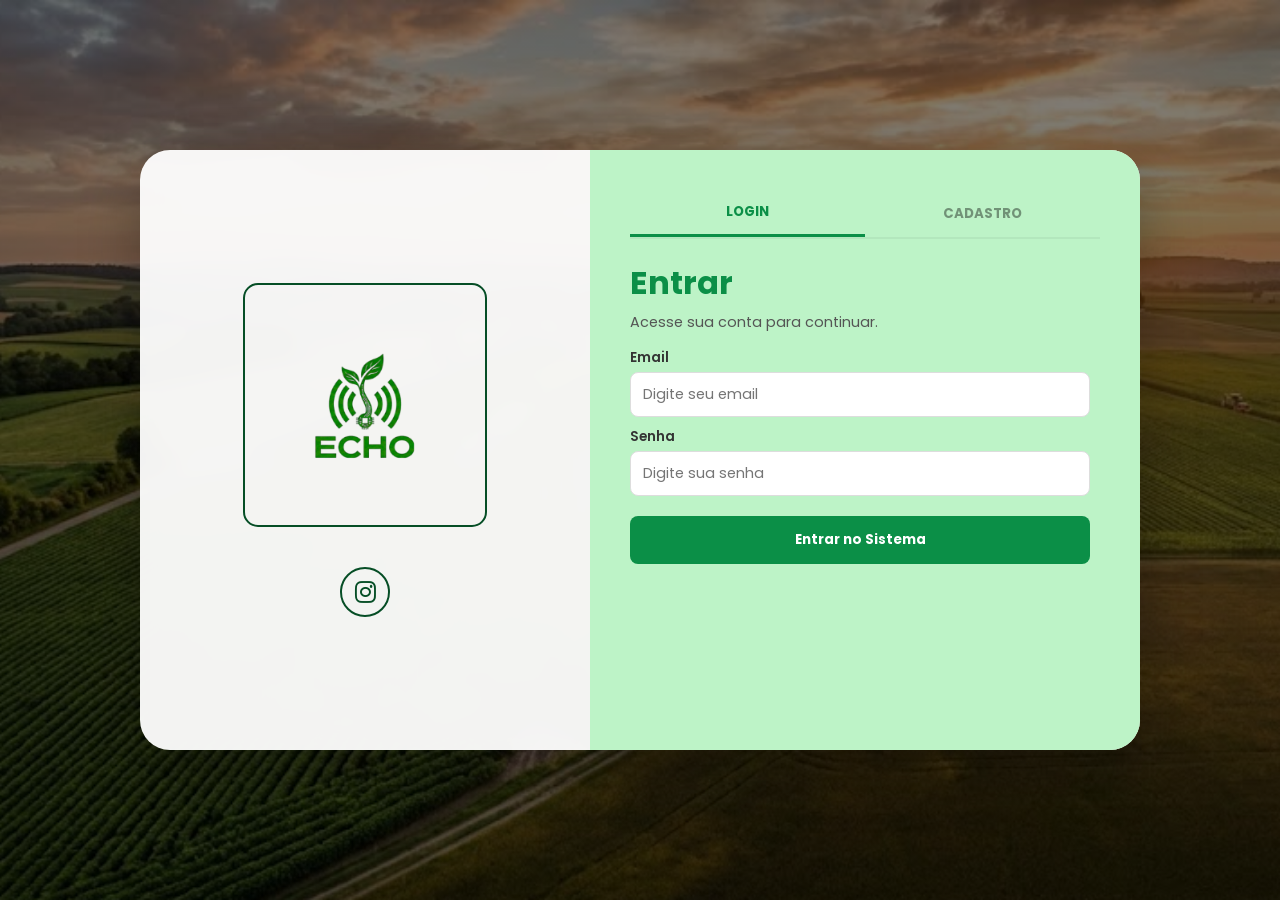
==== index.html @ d989f57a "AgroEcho" ====
<!DOCTYPE html>
<html lang="pt-BR">
<head>
<meta charset="UTF-8">
<meta name="viewport" content="width=device-width, initial-scale=1.0">
<title>AgroEcho - Login</title>

<link href="https://fonts.googleapis.com/css2?family=Poppins:wght@300;400;600;700&display=swap" rel="stylesheet">
<link rel="stylesheet" href="https://cdnjs.cloudflare.com/ajax/libs/font-awesome/6.5.0/css/all.min.css">

<style>
    :root {
        --verde-pastel: #bdf3c7;
        --verde-firme: #0b8f47;
        --verde-escuro: #064e26; 
        --branco: #ffffff;
        --erro: #e74c3c;
    }

    * { margin: 0; padding: 0; box-sizing: border-box; font-family: 'Poppins', sans-serif; }

    body {
        min-height: 100vh;
        display: flex;
        justify-content: center;
        align-items: center;
        background: linear-gradient(rgba(0,0,0,0.5), rgba(0,0,0,0.5)), 
                    url('fundoloding.png');
        background-size: cover;
        background-position: center;
        padding: 20px;
    }

    .container {
        width: 1000px;
        max-width: 100%;
        min-height: 600px; 
        background: rgba(255, 255, 255, 0.95);
        backdrop-filter: blur(10px);
        border-radius: 30px;
        display: flex;
        box-shadow: 0 20px 60px rgba(0,0,0,0.3);
        overflow: hidden;
        position: relative;
        animation: surge 0.8s cubic-bezier(0.17, 0.67, 0.83, 0.67);
    }

    @keyframes surge {
        from { opacity: 0; transform: scale(0.9) translateY(40px); }
        to { opacity: 1; transform: scale(1) translateY(0); }
    }

    .left-side {
        width: 45%;
        background: transparent;
        padding: 40px;
        display: flex;
        flex-direction: column;
        justify-content: center;
        align-items: center;
    }


    .logo-container {
        background: transparent;
        border: 2px solid var(--verde-escuro);
        border-radius: 15px;
        padding: 20px;
        display: flex;
        justify-content: center;
        align-items: center;
        margin-bottom: 20px;
        animation: float 4s ease-in-out infinite;
    }

    .logo-img {
        width: 200px;
        mix-blend-mode: multiply; 
    }

    @keyframes float {
        0%, 100% { transform: translateY(0px); }
        50% { transform: translateY(-10px); }
    }

    .social {
        margin-top: 20px;
    }


    .social a {
        font-size: 24px;
        color: var(--verde-escuro);
        text-decoration: none;
        width: 50px;
        height: 50px;
        display: flex;
        justify-content: center;
        align-items: center;
        background: transparent;
        border: 2px solid var(--verde-escuro);
        border-radius: 50%;
        transition: 0.3s;
    }

    .social a:hover {
        background: var(--verde-escuro);
        color: white;
        transform: scale(1.1);
    }

    .right-side {
        width: 55%;
        background: var(--verde-pastel);
        padding: 40px;
        display: flex;
        flex-direction: column;
    }

    .tabs { display: flex; margin-bottom: 20px; border-bottom: 2px solid rgba(0,0,0,0.05); }
    .tab { flex: 1; padding: 12px; border: none; background: none; font-weight: bold; color: rgba(0,0,0,0.4); cursor: pointer; transition: 0.3s; }
    .tab.active { color: var(--verde-firme); border-bottom: 3px solid var(--verde-firme); }
    .tabs-wrapper { flex: 1; overflow-y: auto; max-height: 480px; padding-right: 10px; }
    .tabs-wrapper::-webkit-scrollbar { width: 6px; }
    .tabs-wrapper::-webkit-scrollbar-thumb { background: var(--verde-firme); border-radius: 10px; }
    .tab-content { display: none; animation: slideIn 0.4s ease-out; }
    .tab-content.active { display: block; }
    @keyframes slideIn { from { opacity: 0; transform: translateX(10px); } to { opacity: 1; transform: translateX(0); } }
    .form-title { color: var(--verde-firme); font-size: 2rem; margin-bottom: 5px; font-weight: 700; }
    .form-subtitle { color: #555; margin-bottom: 15px; font-size: 0.9rem; }
    .form-grid { display: grid; grid-template-columns: 1fr 1fr; gap: 12px; }
    .full-width { grid-column: span 2; }
    .form-group { margin-bottom: 10px; position: relative; }
    label { display: block; margin-bottom: 4px; font-weight: 600; font-size: 0.85rem; color: #333; }
    input { width: 100%; padding: 11px 12px; border-radius: 8px; border: 1px solid #ddd; outline: none; font-size: 0.9rem; transition: 0.2s; }
    input:focus { border-color: var(--verde-firme); box-shadow: 0 0 8px rgba(11, 143, 71, 0.1); }
    .phone-warning { color: var(--erro); font-size: 0.7rem; position: absolute; bottom: -15px; left: 0; display: none; }
    .btn-submit { width: 100%; padding: 14px; background: var(--verde-firme); color: white; border: none; border-radius: 8px; font-weight: bold; cursor: pointer; transition: 0.3s; margin-top: 10px; }
    .btn-submit:hover { filter: brightness(1.1); transform: translateY(-2px); box-shadow: 0 4px 12px rgba(11, 143, 71, 0.2); }
    .message { padding: 10px; border-radius: 8px; margin-bottom: 10px; display: none; font-size: 0.85rem; text-align: center; font-weight: bold; }
    .message-success { background: #d1fae5; color: #065f46; border: 1px solid #065f46; }
    .message-error { background: #fee2e2; color: #991b1b; border: 1px solid #991b1b; }
</style>
</head>
<body>

<div class="container">
    <div class="left-side">
        <div class="logo-container">
            <img src="Logo.png" class="logo-img" alt="Logo AgroEcho">
        </div>

        <div class="social">
            <a href="#" target="_blank" title="Instagram">
                <i class="fab fa-instagram"></i>
            </a>
        </div>
    </div>

    <div class="right-side">
        <div class="tabs">
            <button class="tab active" onclick="switchTab('login')">LOGIN</button>
            <button class="tab" onclick="switchTab('register')">CADASTRO</button>
        </div>

        <div class="tabs-wrapper">
            <div class="tab-content active" id="loginTab">
                <h2 class="form-title">Entrar</h2>
                <p class="form-subtitle">Acesse sua conta para continuar.</p>
                <div class="message" id="loginMessage"></div>
                <form id="loginForm">
                    <div class="form-group">
                        <label>Email</label>
                        <input type="email" id="loginEmail" placeholder="Digite seu email" required>
                    </div>
                    <div class="form-group">
                        <label>Senha</label>
                        <input type="password" id="loginPassword" placeholder="Digite sua senha" required>
                    </div>
                    <button type="submit" class="btn-submit">Entrar no Sistema</button>
                </form>
            </div>

            <div class="tab-content" id="registerTab">
                <h2 class="form-title">Criar Conta</h2>
                <p class="form-subtitle">Gerencie sua fazenda agora mesmo.</p>
                <div class="message" id="registerMessage"></div>
                <form id="registerForm" class="form-grid">
                    <div class="form-group full-width">
                        <label>Nome Completo</label>
                        <input type="text" id="regName" placeholder="Seu nome" required>
                    </div>
                    <div class="form-group">
                        <label>Email</label>
                        <input type="email" id="regEmail" placeholder="seu@email.com" required>
                    </div>
                    <div class="form-group">
                        <label>Telefone</label>
                        <input type="tel" id="regPhone" placeholder="(00) 00000-0000" inputmode="numeric" maxlength="15">
                        <span id="phoneHint" class="phone-warning">Apenas números permitidos!</span>
                    </div>
                    <div class="form-group">
                        <label>Senha</label>
                        <input type="password" id="regPassword" placeholder="Mín. 6 chars + Especial" required>
                    </div>
                    <div class="form-group">
                        <label>Confirmar</label>
                        <input type="password" id="regConfirmPassword" placeholder="Repita a senha" required>
                    </div>
                    <div class="form-group full-width">
                        <button type="submit" class="btn-submit">Criar Minha Conta</button>
                    </div>
                </form>
            </div>
        </div>
    </div>
</div>

<script>
    function switchTab(tab) {
        const isLogin = tab === 'login';
        document.querySelectorAll('.tab').forEach((btn, idx) => {
            btn.classList.toggle('active', isLogin ? idx === 0 : idx === 1);
        });
        document.getElementById('loginTab').classList.toggle('active', isLogin);
        document.getElementById('registerTab').classList.toggle('active', !isLogin);
        document.querySelectorAll('.message').forEach(m => m.style.display = 'none');
    }

    const telInput = document.getElementById('regPhone');
    const phoneHint = document.getElementById('phoneHint');

    telInput.addEventListener('input', (e) => {
        let value = e.target.value;
        if (/[a-zA-Z]/.test(value)) {
            phoneHint.style.display = 'block';
            setTimeout(() => { phoneHint.style.display = 'none'; }, 2000);
        }
        value = value.replace(/\D/g, ''); 
        if (value.length > 0) value = value.replace(/^(\d{2})(\d)/g, '($1) $2');
        if (value.length > 9) value = value.replace(/(\d{5})(\d)/, '$1-$2');
        e.target.value = value;
    });

    let DB = {
        users: JSON.parse(localStorage.getItem('agroecho_all_users')) || [
            { id:1, name:'Admin', email:'admin@agroecho.com.br', password:'Admin@123', role:'admin' }
        ]
    };

    function saveDB(){ localStorage.setItem('agroecho_all_users', JSON.stringify(DB.users)); }

    function isPasswordStrong(pw) {
        const regex = /^(?=.*[A-Z])(?=.*[!@#$%^&*(),.?":{}|<>]).{6,}$/;
        return regex.test(pw);
    }

    document.getElementById('loginForm').addEventListener('submit', function(e){
        e.preventDefault();
        const email = document.getElementById('loginEmail').value;
        const password = document.getElementById('loginPassword').value;
        const msg = document.getElementById('loginMessage');
        const user = DB.users.find(u => u.email === email && u.password === password);

        if(user){
            sessionStorage.setItem('agroecho_user', JSON.stringify(user));
            msg.className = 'message message-success';
            msg.style.display = 'block';
            msg.innerHTML = 'Sucesso! Entrando...';
            setTimeout(() => { window.location.href = user.role === 'admin' ? 'dashboard.html' : 'USER_DISPOSITIVOS.html'; }, 1000);
        } else {
            msg.className = 'message message-error';
            msg.style.display = 'block';
            msg.innerHTML = 'Dados incorretos.';
        }
    });

    document.getElementById('registerForm').addEventListener('submit', function(e){
        e.preventDefault();
        const name = document.getElementById('regName').value;
        const email = document.getElementById('regEmail').value;
        const password = document.getElementById('regPassword').value;
        const confirm = document.getElementById('regConfirmPassword').value;
        const msg = document.getElementById('registerMessage');

        if(!isPasswordStrong(password)) {
            msg.className = 'message message-error'; msg.style.display = 'block';
            msg.innerHTML = 'Senha fraca! Use pelo o menos uma letra maiúscula e um símbolo (!@#$).';
            return;
        }

        if(password !== confirm){
            msg.className = 'message message-error'; msg.style.display = 'block';
            msg.innerHTML = 'As senhas não coincidem!'; return;
        }

        if(DB.users.some(u => u.email === email)){
            msg.className = 'message message-error'; msg.style.display = 'block';
            msg.innerHTML = 'Email já cadastrado.'; return;
        }

        DB.users.push({ id: Date.now(), name, email, password, role:'user' });
        saveDB();
        msg.className = 'message message-success'; msg.style.display = 'block';
        msg.innerHTML = 'Conta criada com sucesso!';
        setTimeout(() => switchTab('login'), 1500);
    });
</script>

</body>
</html>
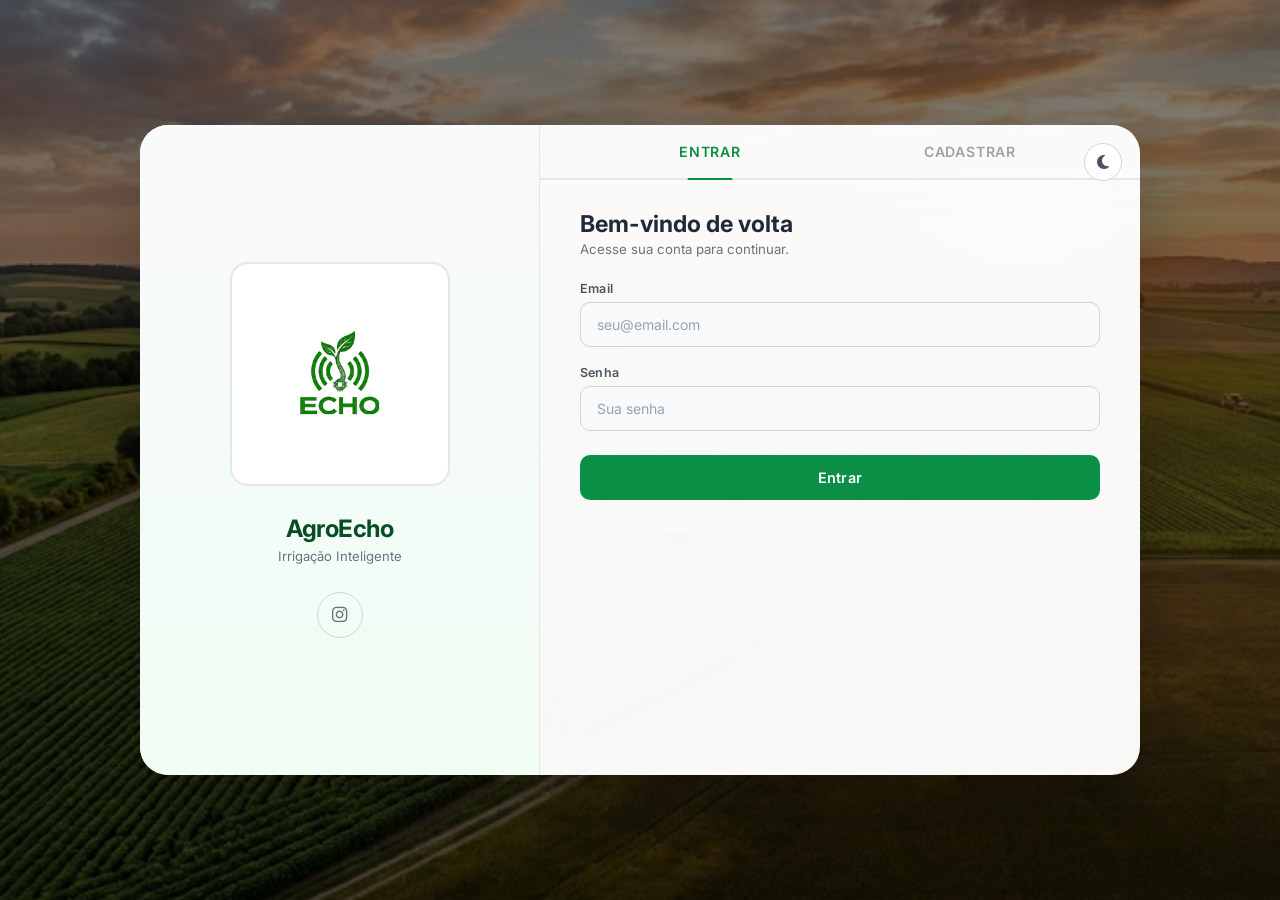
==== commit 977e6b9f: "Prototype" ====
--- a/index.html
+++ b/index.html
@@ -5,19 +5,63 @@
 <meta name="viewport" content="width=device-width, initial-scale=1.0">
 <title>AgroEcho - Login</title>
 
-<link href="https://fonts.googleapis.com/css2?family=Poppins:wght@300;400;600;700&display=swap" rel="stylesheet">
+<link href="https://fonts.googleapis.com/css2?family=Inter:wght@300;400;500;600;700&display=swap" rel="stylesheet">
 <link rel="stylesheet" href="https://cdnjs.cloudflare.com/ajax/libs/font-awesome/6.5.0/css/all.min.css">
 
 <style>
     :root {
-        --verde-pastel: #bdf3c7;
-        --verde-firme: #0b8f47;
-        --verde-escuro: #064e26; 
-        --branco: #ffffff;
-        --erro: #e74c3c;
-    }
-
-    * { margin: 0; padding: 0; box-sizing: border-box; font-family: 'Poppins', sans-serif; }
+        --green-50: #f0fdf4;
+        --green-100: #dcfce7;
+        --green-200: #bbf7d0;
+        --green-500: #0b8f47;
+        --green-600: #067a3a;
+        --green-700: #064e26;
+        --white: #ffffff;
+        --red: #dc2626;
+        --amber: #f59e0b;
+        --emerald: #10b981;
+        --lime: #84cc16;
+        --gray-50: #f9fafb;
+        --gray-100: #f3f4f6;
+        --gray-200: #e5e7eb;
+        --gray-300: #d1d5db;
+        --gray-400: #9ca3af;
+        --gray-500: #6b7280;
+        --gray-600: #4b5563;
+        --gray-700: #374151;
+        --gray-800: #1f2937;
+        --gray-900: #111827;
+        --bg-overlay: rgba(255,255,255,0.97);
+        --brand-bg: linear-gradient(180deg, #f9fafb 0%, #f0fdf4 100%);
+    }
+
+    [data-theme="dark"] {
+        --green-50: #064e26;
+        --green-100: #065f30;
+        --green-200: #047857;
+        --green-500: #10b981;
+        --green-600: #059669;
+        --green-700: #6ee7b7;
+        --white: #1a1a2e;
+        --red: #f87171;
+        --amber: #fbbf24;
+        --emerald: #34d399;
+        --lime: #a3e635;
+        --gray-50: #16213e;
+        --gray-100: #1a1a2e;
+        --gray-200: #2a2a4a;
+        --gray-300: #334155;
+        --gray-400: #64748b;
+        --gray-500: #94a3b8;
+        --gray-600: #cbd5e1;
+        --gray-700: #e2e8f0;
+        --gray-800: #f1f5f9;
+        --gray-900: #f8fafc;
+        --bg-overlay: rgba(15, 12, 41, 0.97);
+        --brand-bg: linear-gradient(180deg, #0f0c29 0%, #0a1a15 100%);
+    }
+
+    * { margin: 0; padding: 0; box-sizing: border-box; }
 
     body {
         min-height: 100vh;
@@ -28,188 +72,493 @@
                     url('fundoloding.png');
         background-size: cover;
         background-position: center;
-        padding: 20px;
+        padding: 24px;
+        font-family: 'Inter', sans-serif;
     }
 
     .container {
         width: 1000px;
         max-width: 100%;
-        min-height: 600px; 
-        background: rgba(255, 255, 255, 0.95);
-        backdrop-filter: blur(10px);
-        border-radius: 30px;
+        height: 650px;
+        max-height: 90vh;
+        background: var(--bg-overlay);
+        border-radius: 28px;
         display: flex;
-        box-shadow: 0 20px 60px rgba(0,0,0,0.3);
+        box-shadow: 0 30px 90px rgba(0,0,0,0.3);
         overflow: hidden;
+        animation: fadeUp 0.7s ease-out;
         position: relative;
-        animation: surge 0.8s cubic-bezier(0.17, 0.67, 0.83, 0.67);
-    }
-
-    @keyframes surge {
-        from { opacity: 0; transform: scale(0.9) translateY(40px); }
-        to { opacity: 1; transform: scale(1) translateY(0); }
-    }
-
-    .left-side {
-        width: 45%;
-        background: transparent;
-        padding: 40px;
+    }
+
+    @keyframes fadeUp {
+        from { opacity: 0; transform: translateY(40px); }
+        to { opacity: 1; transform: translateY(0); }
+    }
+
+    .theme-toggle {
+        position: absolute;
+        top: 18px;
+        right: 18px;
+        z-index: 10;
+        width: 38px;
+        height: 38px;
+        border-radius: 50%;
+        border: 1.5px solid var(--gray-300);
+        background: var(--white);
+        cursor: pointer;
+        display: flex;
+        align-items: center;
+        justify-content: center;
+        font-size: 1rem;
+        color: var(--gray-600);
+        transition: all 0.3s;
+    }
+
+    .theme-toggle:hover {
+        border-color: var(--green-500);
+        color: var(--green-500);
+        transform: rotate(20deg);
+    }
+
+    .brand-panel {
+        width: 40%;
+        background: var(--brand-bg);
+        padding: 45px 30px;
         display: flex;
         flex-direction: column;
         justify-content: center;
         align-items: center;
-    }
-
-
-    .logo-container {
-        background: transparent;
-        border: 2px solid var(--verde-escuro);
-        border-radius: 15px;
-        padding: 20px;
+        border-right: 1px solid var(--gray-200);
+    }
+
+    .logo-frame {
+        background: var(--white);
+        border: 2px solid var(--gray-200);
+        border-radius: 18px;
+        padding: 28px;
+        margin-bottom: 28px;
+        transition: all 0.3s;
+    }
+
+    .logo-frame:hover {
+        border-color: var(--green-200);
+        box-shadow: 0 12px 35px rgba(0,0,0,0.06);
+        transform: translateY(-3px);
+    }
+
+    .logo-img {
+        width: 160px;
+        height: auto;
+    }
+
+    .brand-name {
+        font-size: 1.5rem;
+        font-weight: 700;
+        color: var(--green-700);
+        letter-spacing: -0.5px;
+    }
+
+    .brand-tagline {
+        font-size: 0.82rem;
+        color: var(--gray-500);
+        margin-top: 5px;
+        text-align: center;
+    }
+
+    .social-btn {
+        margin-top: 28px;
+        width: 46px;
+        height: 46px;
         display: flex;
+        align-items: center;
         justify-content: center;
-        align-items: center;
-        margin-bottom: 20px;
-        animation: float 4s ease-in-out infinite;
-    }
-
-    .logo-img {
-        width: 200px;
-        mix-blend-mode: multiply; 
-    }
-
-    @keyframes float {
-        0%, 100% { transform: translateY(0px); }
-        50% { transform: translateY(-10px); }
-    }
-
-    .social {
-        margin-top: 20px;
-    }
-
-
-    .social a {
-        font-size: 24px;
-        color: var(--verde-escuro);
+        border: 1.5px solid var(--gray-300);
+        border-radius: 50%;
+        color: var(--gray-500);
         text-decoration: none;
-        width: 50px;
-        height: 50px;
-        display: flex;
-        justify-content: center;
-        align-items: center;
-        background: transparent;
-        border: 2px solid var(--verde-escuro);
-        border-radius: 50%;
-        transition: 0.3s;
-    }
-
-    .social a:hover {
-        background: var(--verde-escuro);
-        color: white;
-        transform: scale(1.1);
-    }
-
-    .right-side {
-        width: 55%;
-        background: var(--verde-pastel);
-        padding: 40px;
+        transition: all 0.25s;
+        font-size: 1.1rem;
+    }
+
+    .social-btn:hover {
+        border-color: var(--green-500);
+        color: var(--green-500);
+        background: var(--green-50);
+    }
+
+    .form-panel {
+        width: 60%;
         display: flex;
         flex-direction: column;
-    }
-
-    .tabs { display: flex; margin-bottom: 20px; border-bottom: 2px solid rgba(0,0,0,0.05); }
-    .tab { flex: 1; padding: 12px; border: none; background: none; font-weight: bold; color: rgba(0,0,0,0.4); cursor: pointer; transition: 0.3s; }
-    .tab.active { color: var(--verde-firme); border-bottom: 3px solid var(--verde-firme); }
-    .tabs-wrapper { flex: 1; overflow-y: auto; max-height: 480px; padding-right: 10px; }
-    .tabs-wrapper::-webkit-scrollbar { width: 6px; }
-    .tabs-wrapper::-webkit-scrollbar-thumb { background: var(--verde-firme); border-radius: 10px; }
-    .tab-content { display: none; animation: slideIn 0.4s ease-out; }
-    .tab-content.active { display: block; }
-    @keyframes slideIn { from { opacity: 0; transform: translateX(10px); } to { opacity: 1; transform: translateX(0); } }
-    .form-title { color: var(--verde-firme); font-size: 2rem; margin-bottom: 5px; font-weight: 700; }
-    .form-subtitle { color: #555; margin-bottom: 15px; font-size: 0.9rem; }
-    .form-grid { display: grid; grid-template-columns: 1fr 1fr; gap: 12px; }
-    .full-width { grid-column: span 2; }
-    .form-group { margin-bottom: 10px; position: relative; }
-    label { display: block; margin-bottom: 4px; font-weight: 600; font-size: 0.85rem; color: #333; }
-    input { width: 100%; padding: 11px 12px; border-radius: 8px; border: 1px solid #ddd; outline: none; font-size: 0.9rem; transition: 0.2s; }
-    input:focus { border-color: var(--verde-firme); box-shadow: 0 0 8px rgba(11, 143, 71, 0.1); }
-    .phone-warning { color: var(--erro); font-size: 0.7rem; position: absolute; bottom: -15px; left: 0; display: none; }
-    .btn-submit { width: 100%; padding: 14px; background: var(--verde-firme); color: white; border: none; border-radius: 8px; font-weight: bold; cursor: pointer; transition: 0.3s; margin-top: 10px; }
-    .btn-submit:hover { filter: brightness(1.1); transform: translateY(-2px); box-shadow: 0 4px 12px rgba(11, 143, 71, 0.2); }
-    .message { padding: 10px; border-radius: 8px; margin-bottom: 10px; display: none; font-size: 0.85rem; text-align: center; font-weight: bold; }
-    .message-success { background: #d1fae5; color: #065f46; border: 1px solid #065f46; }
-    .message-error { background: #fee2e2; color: #991b1b; border: 1px solid #991b1b; }
+        height: 100%;
+    }
+
+    .tab-row {
+        display: flex;
+        gap: 0;
+        border-bottom: 2px solid var(--gray-200);
+        padding: 0 40px;
+        flex-shrink: 0;
+    }
+
+    .tab-btn {
+        flex: 1;
+        padding: 18px 10px;
+        border: none;
+        background: none;
+        font-weight: 600;
+        font-size: 0.88rem;
+        color: var(--gray-400);
+        cursor: pointer;
+        letter-spacing: 0.8px;
+        transition: all 0.25s;
+        position: relative;
+        font-family: 'Inter', sans-serif;
+        text-transform: uppercase;
+    }
+
+    .tab-btn.active {
+        color: var(--green-500);
+    }
+
+    .tab-btn.active::after {
+        content: '';
+        position: absolute;
+        bottom: -2px;
+        left: 50%;
+        transform: translateX(-50%);
+        width: 45px;
+        height: 2.5px;
+        background: var(--green-500);
+        border-radius: 10px;
+    }
+
+    /* Scroll area */
+    .tab-scroll {
+        flex: 1;
+        overflow-y: auto;
+        padding: 30px 40px 35px;
+    }
+
+    .tab-scroll::-webkit-scrollbar {
+        width: 5px;
+    }
+
+    .tab-scroll::-webkit-scrollbar-track {
+        background: transparent;
+    }
+
+    .tab-scroll::-webkit-scrollbar-thumb {
+        background: var(--gray-300);
+        border-radius: 10px;
+    }
+
+    .tab-scroll::-webkit-scrollbar-thumb:hover {
+        background: var(--gray-400);
+    }
+
+    .tab-content {
+        display: none;
+        animation: slideIn 0.35s ease-out;
+    }
+
+    .tab-content.active {
+        display: block;
+    }
+
+    @keyframes slideIn {
+        from { opacity: 0; transform: translateY(10px); }
+        to { opacity: 1; transform: translateY(0); }
+    }
+
+    .section-title {
+        font-size: 1.45rem;
+        font-weight: 700;
+        color: var(--gray-800);
+        margin-bottom: 3px;
+    }
+
+    .section-subtitle {
+        font-size: 0.83rem;
+        color: var(--gray-500);
+        margin-bottom: 24px;
+    }
+
+    .field-group {
+        margin-bottom: 18px;
+    }
+
+    .field-group label {
+        display: block;
+        font-size: 0.78rem;
+        font-weight: 600;
+        color: var(--gray-600);
+        margin-bottom: 6px;
+        letter-spacing: 0.2px;
+    }
+
+    .field-group label .asterisk {
+        color: var(--red);
+        margin-left: 2px;
+        font-weight: 700;
+    }
+
+    .field-group input {
+        width: 100%;
+        padding: 13px 16px;
+        border: 1.5px solid var(--gray-300);
+        border-radius: 10px;
+        font-size: 0.88rem;
+        color: var(--gray-800);
+        background: var(--gray-50);
+        outline: none;
+        transition: all 0.2s;
+        font-family: 'Inter', sans-serif;
+    }
+
+    .field-group input::placeholder {
+        color: var(--gray-400);
+    }
+
+    .field-group input:focus {
+        border-color: var(--green-500);
+        background: var(--white);
+        box-shadow: 0 0 0 4px rgba(11, 143, 71, 0.06);
+    }
+
+    .field-group input.valid {
+        border-color: var(--emerald);
+        background: var(--green-50);
+    }
+
+    .field-group input.invalid {
+        border-color: var(--red);
+        background: #fef2f2;
+    }
+
+    .field-hint {
+        font-size: 0.72rem;
+        margin-top: 5px;
+        min-height: 18px;
+        font-weight: 500;
+        transition: all 0.2s;
+    }
+
+    .field-hint.ok { color: var(--emerald); }
+    .field-hint.err { color: var(--red); }
+
+    .strength-track {
+        height: 5px;
+        background: var(--gray-200);
+        border-radius: 10px;
+        margin-top: 8px;
+        overflow: hidden;
+    }
+
+    .strength-fill {
+        height: 100%;
+        width: 0;
+        border-radius: 10px;
+        transition: all 0.4s ease;
+    }
+
+    .strength-fill[data-level="weak"] { width: 25%; background: var(--red); }
+    .strength-fill[data-level="fair"] { width: 50%; background: var(--amber); }
+    .strength-fill[data-level="good"] { width: 75%; background: var(--lime); }
+    .strength-fill[data-level="strong"] { width: 100%; background: var(--emerald); }
+
+    .strength-label {
+        font-size: 0.72rem;
+        font-weight: 600;
+        margin-top: 4px;
+        transition: color 0.3s;
+    }
+
+    .strength-label[data-level="weak"] { color: var(--red); }
+    .strength-label[data-level="fair"] { color: var(--amber); }
+    .strength-label[data-level="good"] { color: var(--lime); }
+    .strength-label[data-level="strong"] { color: var(--emerald); }
+
+    .req-list {
+        display: grid;
+        grid-template-columns: 1fr 1fr;
+        gap: 3px 12px;
+        margin-top: 8px;
+    }
+
+    .req-list span {
+        font-size: 0.7rem;
+        color: var(--gray-400);
+        transition: color 0.25s;
+    }
+
+    .req-list span.met {
+        color: var(--emerald);
+    }
+
+    .btn-primary {
+        width: 100%;
+        padding: 14px;
+        background: var(--green-500);
+        color: var(--white);
+        border: none;
+        border-radius: 10px;
+        font-weight: 600;
+        font-size: 0.9rem;
+        cursor: pointer;
+        letter-spacing: 0.3px;
+        margin-top: 6px;
+        transition: all 0.25s;
+        font-family: 'Inter', sans-serif;
+        position: sticky;
+        bottom: 0;
+    }
+
+    .btn-primary:hover {
+        background: var(--green-600);
+        transform: translateY(-1px);
+        box-shadow: 0 8px 25px rgba(11, 143, 71, 0.2);
+    }
+
+    .alert-msg {
+        padding: 12px 16px;
+        border-radius: 10px;
+        margin-bottom: 18px;
+        display: none;
+        font-size: 0.82rem;
+        font-weight: 500;
+        text-align: center;
+    }
+
+    .alert-msg.success {
+        background: var(--green-50);
+        color: var(--green-600);
+        border: 1px solid var(--green-200);
+    }
+
+    .alert-msg.error {
+        background: #fef2f2;
+        color: #991b1b;
+        border: 1px solid #fecaca;
+    }
+
+    @media (max-width: 768px) {
+        .container {
+            flex-direction: column;
+            height: auto;
+            max-height: none;
+        }
+        .brand-panel {
+            width: 100%;
+            padding: 30px 20px;
+        }
+        .form-panel {
+            width: 100%;
+            height: auto;
+        }
+        .tab-scroll {
+            padding: 24px 20px 30px;
+            max-height: 500px;
+        }
+        .tab-row {
+            padding: 0 20px;
+        }
+        .req-list {
+            grid-template-columns: 1fr;
+        }
+    }
 </style>
 </head>
 <body>
 
 <div class="container">
-    <div class="left-side">
-        <div class="logo-container">
-            <img src="Logo.png" class="logo-img" alt="Logo AgroEcho">
+
+    <button class="theme-toggle" onclick="toggleTheme()" title="Alternar tema" id="themeBtn">
+        <i class="fas fa-moon"></i>
+    </button>
+
+    <div class="brand-panel">
+        <div class="logo-frame">
+            <img src="Logo.png" class="logo-img" alt="AgroEcho Logo">
         </div>
-
-        <div class="social">
-            <a href="#" target="_blank" title="Instagram">
-                <i class="fab fa-instagram"></i>
-            </a>
+        <div class="brand-name">AgroEcho</div>
+        <div class="brand-tagline">Irrigação Inteligente</div>
+        <a href="#" class="social-btn" title="Instagram">
+            <i class="fab fa-instagram"></i>
+        </a>
+    </div>
+
+    <div class="form-panel">
+
+        <div class="tab-row">
+            <button class="tab-btn active" onclick="switchTab('login')">Entrar</button>
+            <button class="tab-btn" onclick="switchTab('register')">Cadastrar</button>
         </div>
-    </div>
-
-    <div class="right-side">
-        <div class="tabs">
-            <button class="tab active" onclick="switchTab('login')">LOGIN</button>
-            <button class="tab" onclick="switchTab('register')">CADASTRO</button>
-        </div>
-
-        <div class="tabs-wrapper">
-            <div class="tab-content active" id="loginTab">
-                <h2 class="form-title">Entrar</h2>
-                <p class="form-subtitle">Acesse sua conta para continuar.</p>
-                <div class="message" id="loginMessage"></div>
+
+        <div class="tab-scroll">
+
+            <div class="tab-content active" id="tab-login">
+                <div class="section-title">Bem-vindo de volta</div>
+                <div class="section-subtitle">Acesse sua conta para continuar.</div>
+                <div class="alert-msg" id="loginMsg"></div>
+
                 <form id="loginForm">
-                    <div class="form-group">
+                    <div class="field-group">
                         <label>Email</label>
-                        <input type="email" id="loginEmail" placeholder="Digite seu email" required>
+                        <input type="email" id="loginEmail" placeholder="seu@email.com" required>
                     </div>
-                    <div class="form-group">
+                    <div class="field-group">
                         <label>Senha</label>
-                        <input type="password" id="loginPassword" placeholder="Digite sua senha" required>
+                        <input type="password" id="loginPassword" placeholder="Sua senha" required>
                     </div>
-                    <button type="submit" class="btn-submit">Entrar no Sistema</button>
+                    <button type="submit" class="btn-primary">Entrar</button>
                 </form>
             </div>
 
-            <div class="tab-content" id="registerTab">
-                <h2 class="form-title">Criar Conta</h2>
-                <p class="form-subtitle">Gerencie sua fazenda agora mesmo.</p>
-                <div class="message" id="registerMessage"></div>
-                <form id="registerForm" class="form-grid">
-                    <div class="form-group full-width">
-                        <label>Nome Completo</label>
-                        <input type="text" id="regName" placeholder="Seu nome" required>
+            <div class="tab-content" id="tab-register">
+                <div class="section-title">Criar conta</div>
+                <div class="section-subtitle">Preencha os dados para começar.</div>
+                <div class="alert-msg" id="registerMsg"></div>
+
+                <form id="registerForm">
+                    <div class="field-group">
+                        <label>Nome completo <span class="asterisk">*</span></label>
+                        <input type="text" id="regName" placeholder="Seu nome completo" required>
                     </div>
-                    <div class="form-group">
-                        <label>Email</label>
+
+                    <div class="field-group">
+                        <label>Email <span class="asterisk">*</span></label>
                         <input type="email" id="regEmail" placeholder="seu@email.com" required>
+                        <div class="field-hint" id="emailHint"></div>
                     </div>
-                    <div class="form-group">
+
+                    <div class="field-group">
                         <label>Telefone</label>
                         <input type="tel" id="regPhone" placeholder="(00) 00000-0000" inputmode="numeric" maxlength="15">
-                        <span id="phoneHint" class="phone-warning">Apenas números permitidos!</span>
                     </div>
-                    <div class="form-group">
-                        <label>Senha</label>
-                        <input type="password" id="regPassword" placeholder="Mín. 6 chars + Especial" required>
+
+                    <div class="field-group">
+                        <label>Senha <span class="asterisk">*</span></label>
+                        <input type="password" id="regPassword" placeholder="Mínimo 6 caracteres" required>
+                        <div class="strength-track">
+                            <div class="strength-fill" id="strengthFill" data-level=""></div>
+                        </div>
+                        <div class="strength-label" id="strengthLabel" data-level=""></div>
+                        <div class="req-list">
+                            <span id="req-length">6+ caracteres</span>
+                            <span id="req-upper">1 maiúscula</span>
+                            <span id="req-special">1 caractere especial</span>
+                            <span id="req-number">1 número</span>
+                        </div>
                     </div>
-                    <div class="form-group">
-                        <label>Confirmar</label>
-                        <input type="password" id="regConfirmPassword" placeholder="Repita a senha" required>
+
+                    <div class="field-group">
+                        <label>Confirmar senha <span class="asterisk">*</span></label>
+                        <input type="password" id="regConfirm" placeholder="Repita a senha" required>
+                        <div class="field-hint" id="matchHint"></div>
                     </div>
-                    <div class="form-group full-width">
-                        <button type="submit" class="btn-submit">Criar Minha Conta</button>
-                    </div>
+
+                    <button type="submit" class="btn-primary" id="registerBtn">Criar conta</button>
                 </form>
             </div>
         </div>
@@ -217,92 +566,219 @@
 </div>
 
 <script>
+    let theme = localStorage.getItem('agroecho_theme') || 'light';
+    
+    function applyTheme() {
+        if (theme === 'dark') {
+            document.documentElement.setAttribute('data-theme', 'dark');
+            document.querySelector('.theme-toggle i').className = 'fas fa-sun';
+        } else {
+            document.documentElement.removeAttribute('data-theme');
+            document.querySelector('.theme-toggle i').className = 'fas fa-moon';
+        }
+    }
+    
+    function toggleTheme() {
+        theme = theme === 'dark' ? 'light' : 'dark';
+        localStorage.setItem('agroecho_theme', theme);
+        applyTheme();
+    }
+    
+    applyTheme();
+
+
     function switchTab(tab) {
         const isLogin = tab === 'login';
-        document.querySelectorAll('.tab').forEach((btn, idx) => {
-            btn.classList.toggle('active', isLogin ? idx === 0 : idx === 1);
+        document.querySelectorAll('.tab-btn').forEach((btn, i) => {
+            btn.classList.toggle('active', isLogin ? i === 0 : i === 1);
         });
-        document.getElementById('loginTab').classList.toggle('active', isLogin);
-        document.getElementById('registerTab').classList.toggle('active', !isLogin);
-        document.querySelectorAll('.message').forEach(m => m.style.display = 'none');
-    }
-
-    const telInput = document.getElementById('regPhone');
-    const phoneHint = document.getElementById('phoneHint');
-
-    telInput.addEventListener('input', (e) => {
-        let value = e.target.value;
-        if (/[a-zA-Z]/.test(value)) {
-            phoneHint.style.display = 'block';
-            setTimeout(() => { phoneHint.style.display = 'none'; }, 2000);
-        }
-        value = value.replace(/\D/g, ''); 
-        if (value.length > 0) value = value.replace(/^(\d{2})(\d)/g, '($1) $2');
-        if (value.length > 9) value = value.replace(/(\d{5})(\d)/, '$1-$2');
-        e.target.value = value;
+        document.getElementById('tab-login').classList.toggle('active', isLogin);
+        document.getElementById('tab-register').classList.toggle('active', !isLogin);
+        document.querySelectorAll('.alert-msg').forEach(m => m.style.display = 'none');
+        
+        document.querySelector('.tab-scroll').scrollTop = 0;
+    }
+
+    const phoneInput = document.getElementById('regPhone');
+    phoneInput.addEventListener('input', function() {
+        let val = this.value.replace(/\D/g, '');
+        if (val.length > 0) val = val.replace(/^(\d{2})(\d)/, '($1) $2');
+        if (val.length > 10) val = val.replace(/(\d{5})(\d)/, '$1-$2');
+        this.value = val;
     });
 
     let DB = {
         users: JSON.parse(localStorage.getItem('agroecho_all_users')) || [
-            { id:1, name:'Admin', email:'admin@agroecho.com.br', password:'Admin@123', role:'admin' }
+            { id:1, name:'Administrador', email:'admin@agroecho.com.br', password:'Admin@123', role:'admin', phone:'(11) 99999-9999' }
         ]
     };
-
-    function saveDB(){ localStorage.setItem('agroecho_all_users', JSON.stringify(DB.users)); }
-
-    function isPasswordStrong(pw) {
-        const regex = /^(?=.*[A-Z])(?=.*[!@#$%^&*(),.?":{}|<>]).{6,}$/;
-        return regex.test(pw);
-    }
-
-    document.getElementById('loginForm').addEventListener('submit', function(e){
+    function saveDB() { localStorage.setItem('agroecho_all_users', JSON.stringify(DB.users)); }
+
+
+    const emailInput = document.getElementById('regEmail');
+    const emailHint = document.getElementById('emailHint');
+
+    function validEmail(e) { return /^[^\s@]+@[^\s@]+\.[^\s@]+$/.test(e); }
+
+    emailInput.addEventListener('input', function() {
+        const val = this.value.trim();
+        if (!val) { emailHint.textContent = ''; this.classList.remove('valid','invalid'); return; }
+        if (validEmail(val)) {
+            emailHint.textContent = 'Email válido';
+            emailHint.className = 'field-hint ok';
+            this.classList.add('valid'); this.classList.remove('invalid');
+        } else {
+            emailHint.textContent = 'Formato inválido';
+            emailHint.className = 'field-hint err';
+            this.classList.add('invalid'); this.classList.remove('valid');
+        }
+    });
+
+    const pwdInput = document.getElementById('regPassword');
+    const strengthFill = document.getElementById('strengthFill');
+    const strengthLabel = document.getElementById('strengthLabel');
+    const reqs = {
+        length: document.getElementById('req-length'),
+        upper: document.getElementById('req-upper'),
+        special: document.getElementById('req-special'),
+        number: document.getElementById('req-number')
+    };
+
+    function checkPwd(pwd) {
+        const checks = {
+            length: pwd.length >= 6,
+            upper: /[A-Z]/.test(pwd),
+            special: /[!@#$%^&*(),.?":{}|<>]/.test(pwd),
+            number: /[0-9]/.test(pwd)
+        };
+        let score = Object.values(checks).filter(Boolean).length;
+        if (pwd.length >= 10) score++;
+        return { checks, score };
+    }
+
+    pwdInput.addEventListener('input', function() {
+        const pwd = this.value;
+        
+        if (!pwd) {
+            strengthFill.setAttribute('data-level', '');
+            strengthLabel.setAttribute('data-level', '');
+            strengthLabel.textContent = '';
+            Object.values(reqs).forEach(r => r.className = '');
+            return;
+        }
+
+        const { checks, score } = checkPwd(pwd);
+        
+        reqs.length.className = checks.length ? 'met' : '';
+        reqs.upper.className = checks.upper ? 'met' : '';
+        reqs.special.className = checks.special ? 'met' : '';
+        reqs.number.className = checks.number ? 'met' : '';
+
+        let level = '';
+        if (score <= 1) level = 'weak';
+        else if (score <= 2) level = 'fair';
+        else if (score <= 3) level = 'good';
+        else level = 'strong';
+
+        strengthFill.setAttribute('data-level', level);
+        strengthLabel.setAttribute('data-level', level);
+        
+        const labels = { weak: 'Fraca', fair: 'Razoável', good: 'Boa', strong: 'Forte' };
+        strengthLabel.textContent = labels[level];
+    });
+
+    const confirmInput = document.getElementById('regConfirm');
+    const matchHint = document.getElementById('matchHint');
+
+    confirmInput.addEventListener('input', function() {
+        const val = this.value;
+        if (!val) { matchHint.textContent = ''; this.classList.remove('valid','invalid'); return; }
+        if (val === pwdInput.value) {
+            matchHint.textContent = 'Senhas conferem';
+            matchHint.className = 'field-hint ok';
+            this.classList.add('valid'); this.classList.remove('invalid');
+        } else {
+            matchHint.textContent = 'Senhas não conferem';
+            matchHint.className = 'field-hint err';
+            this.classList.add('invalid'); this.classList.remove('valid');
+        }
+    });
+
+    document.getElementById('loginForm').addEventListener('submit', function(e) {
         e.preventDefault();
-        const email = document.getElementById('loginEmail').value;
-        const password = document.getElementById('loginPassword').value;
-        const msg = document.getElementById('loginMessage');
-        const user = DB.users.find(u => u.email === email && u.password === password);
-
-        if(user){
+        const email = document.getElementById('loginEmail').value.trim();
+        const pwd = document.getElementById('loginPassword').value;
+        const msg = document.getElementById('loginMsg');
+        
+        DB.users = JSON.parse(localStorage.getItem('agroecho_all_users')) || DB.users;
+        const user = DB.users.find(u => u.email === email && u.password === pwd);
+
+        if (user) {
             sessionStorage.setItem('agroecho_user', JSON.stringify(user));
-            msg.className = 'message message-success';
+            msg.className = 'alert-msg success';
             msg.style.display = 'block';
-            msg.innerHTML = 'Sucesso! Entrando...';
-            setTimeout(() => { window.location.href = user.role === 'admin' ? 'dashboard.html' : 'USER_DISPOSITIVOS.html'; }, 1000);
+            msg.textContent = 'Login efetuado. Redirecionando...';
+            setTimeout(() => {
+                window.location.href = user.role === 'admin' ? 'dashboard.html' : 'user_dispositivos.html';
+            }, 800);
         } else {
-            msg.className = 'message message-error';
+            msg.className = 'alert-msg error';
             msg.style.display = 'block';
-            msg.innerHTML = 'Dados incorretos.';
+            msg.textContent = 'Email ou senha incorretos.';
         }
     });
 
-    document.getElementById('registerForm').addEventListener('submit', function(e){
+    document.getElementById('registerForm').addEventListener('submit', function(e) {
         e.preventDefault();
-        const name = document.getElementById('regName').value;
-        const email = document.getElementById('regEmail').value;
-        const password = document.getElementById('regPassword').value;
-        const confirm = document.getElementById('regConfirmPassword').value;
-        const msg = document.getElementById('registerMessage');
-
-        if(!isPasswordStrong(password)) {
-            msg.className = 'message message-error'; msg.style.display = 'block';
-            msg.innerHTML = 'Senha fraca! Use pelo o menos uma letra maiúscula e um símbolo (!@#$).';
-            return;
-        }
-
-        if(password !== confirm){
-            msg.className = 'message message-error'; msg.style.display = 'block';
-            msg.innerHTML = 'As senhas não coincidem!'; return;
-        }
-
-        if(DB.users.some(u => u.email === email)){
-            msg.className = 'message message-error'; msg.style.display = 'block';
-            msg.innerHTML = 'Email já cadastrado.'; return;
-        }
-
-        DB.users.push({ id: Date.now(), name, email, password, role:'user' });
+        const name = document.getElementById('regName').value.trim();
+        const email = emailInput.value.trim();
+        const phone = phoneInput.value.trim();
+        const pwd = pwdInput.value;
+        const confirm = confirmInput.value;
+        const msg = document.getElementById('registerMsg');
+
+        if (!validEmail(email)) {
+            msg.className = 'alert-msg error'; msg.style.display = 'block';
+            msg.textContent = 'Insira um email válido.'; return;
+        }
+
+        const { checks } = checkPwd(pwd);
+        if (!Object.values(checks).every(Boolean)) {
+            msg.className = 'alert-msg error'; msg.style.display = 'block';
+            msg.textContent = 'A senha não atende aos requisitos.'; return;
+        }
+
+        if (pwd !== confirm) {
+            msg.className = 'alert-msg error'; msg.style.display = 'block';
+            msg.textContent = 'As senhas não conferem.'; return;
+        }
+
+        DB.users = JSON.parse(localStorage.getItem('agroecho_all_users')) || DB.users;
+        if (DB.users.some(u => u.email === email)) {
+            msg.className = 'alert-msg error'; msg.style.display = 'block';
+            msg.textContent = 'Este email já está cadastrado.'; return;
+        }
+
+        DB.users.push({ 
+            id: Date.now(), name, email, password: pwd, 
+            phone: phone || '-', role: 'user', 
+            createdAt: new Date().toISOString().split('T')[0] 
+        });
         saveDB();
-        msg.className = 'message message-success'; msg.style.display = 'block';
-        msg.innerHTML = 'Conta criada com sucesso!';
+
+        msg.className = 'alert-msg success'; msg.style.display = 'block';
+        msg.textContent = 'Conta criada com sucesso!';
+        
+        document.getElementById('registerForm').reset();
+        strengthFill.setAttribute('data-level', '');
+        strengthLabel.setAttribute('data-level', '');
+        strengthLabel.textContent = '';
+        Object.values(reqs).forEach(r => r.className = '');
+        emailHint.textContent = '';
+        matchHint.textContent = '';
+        emailInput.classList.remove('valid','invalid');
+        confirmInput.classList.remove('valid','invalid');
+
         setTimeout(() => switchTab('login'), 1500);
     });
 </script>
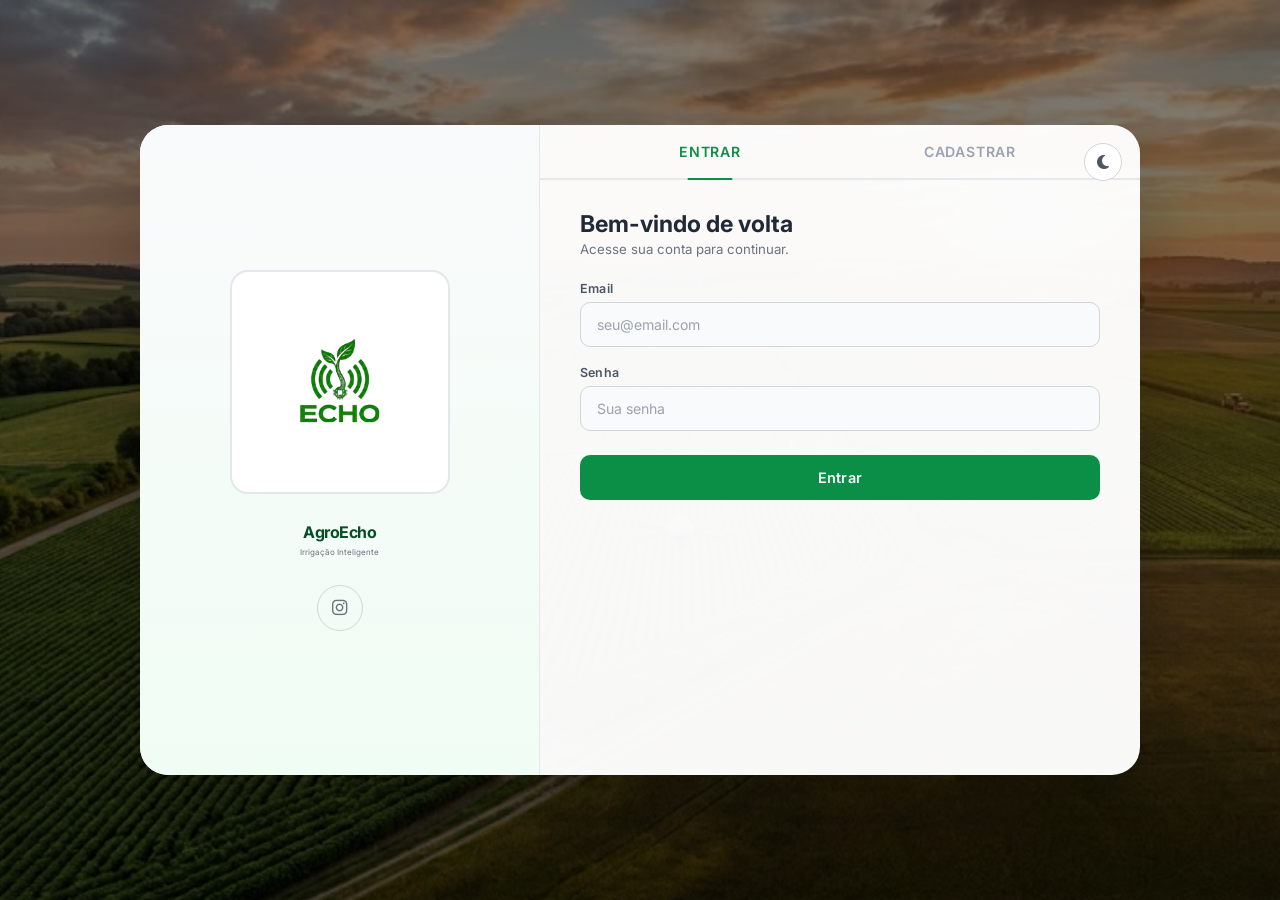
==== commit 7d295066: "prototype" ====
--- a/index.html
+++ b/index.html
@@ -152,14 +152,14 @@
     }
 
     .brand-name {
-        font-size: 1.5rem;
+        font-size: 1rem;
         font-weight: 700;
         color: var(--green-700);
         letter-spacing: -0.5px;
     }
 
     .brand-tagline {
-        font-size: 0.82rem;
+        font-size: 0.5rem;
         color: var(--gray-500);
         margin-top: 5px;
         text-align: center;
@@ -483,7 +483,7 @@
         </div>
         <div class="brand-name">AgroEcho</div>
         <div class="brand-tagline">Irrigação Inteligente</div>
-        <a href="#" class="social-btn" title="Instagram">
+        <a href="https://www.instagram.com/echo._5/?utm_source=ig_web_button_share_sheet" class="social-btn" title="Instagram">
             <i class="fab fa-instagram"></i>
         </a>
     </div>
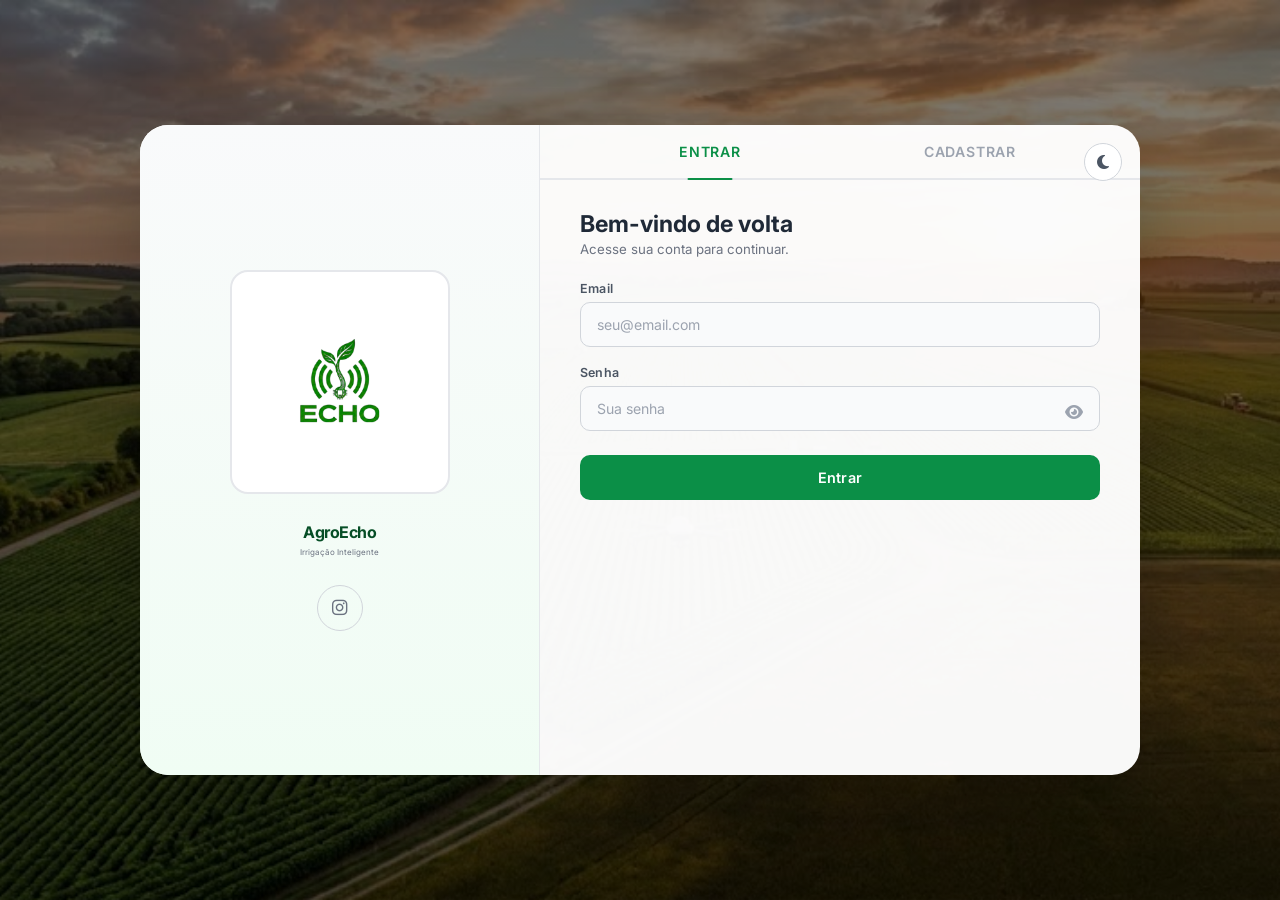
==== commit 680c152a: "prototype" ====
--- a/index.html
+++ b/index.html
@@ -146,10 +146,7 @@
         transform: translateY(-3px);
     }
 
-    .logo-img {
-        width: 160px;
-        height: auto;
-    }
+    .logo-img { width: 160px; height: auto; }
 
     .brand-name {
         font-size: 1rem;
@@ -186,286 +183,123 @@
         background: var(--green-50);
     }
 
-    .form-panel {
-        width: 60%;
-        display: flex;
-        flex-direction: column;
-        height: 100%;
-    }
+    .form-panel { width: 60%; display: flex; flex-direction: column; height: 100%; }
 
     .tab-row {
-        display: flex;
-        gap: 0;
+        display: flex; gap: 0;
         border-bottom: 2px solid var(--gray-200);
-        padding: 0 40px;
-        flex-shrink: 0;
+        padding: 0 40px; flex-shrink: 0;
     }
 
     .tab-btn {
-        flex: 1;
-        padding: 18px 10px;
-        border: none;
-        background: none;
-        font-weight: 600;
-        font-size: 0.88rem;
-        color: var(--gray-400);
-        cursor: pointer;
-        letter-spacing: 0.8px;
-        transition: all 0.25s;
-        position: relative;
-        font-family: 'Inter', sans-serif;
-        text-transform: uppercase;
-    }
-
-    .tab-btn.active {
-        color: var(--green-500);
-    }
+        flex: 1; padding: 18px 10px; border: none; background: none;
+        font-weight: 600; font-size: 0.88rem; color: var(--gray-400);
+        cursor: pointer; letter-spacing: 0.8px; transition: all 0.25s;
+        position: relative; font-family: 'Inter', sans-serif; text-transform: uppercase;
+    }
+
+    .tab-btn.active { color: var(--green-500); }
 
     .tab-btn.active::after {
-        content: '';
-        position: absolute;
-        bottom: -2px;
-        left: 50%;
-        transform: translateX(-50%);
-        width: 45px;
-        height: 2.5px;
-        background: var(--green-500);
-        border-radius: 10px;
-    }
-
-    /* Scroll area */
+        content: ''; position: absolute; bottom: -2px; left: 50%;
+        transform: translateX(-50%); width: 45px; height: 2.5px;
+        background: var(--green-500); border-radius: 10px;
+    }
+
     .tab-scroll {
-        flex: 1;
-        overflow-y: auto;
-        padding: 30px 40px 35px;
-    }
-
-    .tab-scroll::-webkit-scrollbar {
-        width: 5px;
-    }
-
-    .tab-scroll::-webkit-scrollbar-track {
-        background: transparent;
-    }
-
-    .tab-scroll::-webkit-scrollbar-thumb {
-        background: var(--gray-300);
-        border-radius: 10px;
-    }
-
-    .tab-scroll::-webkit-scrollbar-thumb:hover {
-        background: var(--gray-400);
-    }
-
-    .tab-content {
-        display: none;
-        animation: slideIn 0.35s ease-out;
-    }
-
-    .tab-content.active {
-        display: block;
-    }
+        flex: 1; overflow-y: auto; padding: 30px 40px 35px;
+    }
+
+    .tab-scroll::-webkit-scrollbar { width: 5px; }
+    .tab-scroll::-webkit-scrollbar-track { background: transparent; }
+    .tab-scroll::-webkit-scrollbar-thumb { background: var(--gray-300); border-radius: 10px; }
+
+    .tab-content { display: none; animation: slideIn 0.35s ease-out; }
+    .tab-content.active { display: block; }
 
     @keyframes slideIn {
         from { opacity: 0; transform: translateY(10px); }
         to { opacity: 1; transform: translateY(0); }
     }
 
-    .section-title {
-        font-size: 1.45rem;
-        font-weight: 700;
-        color: var(--gray-800);
-        margin-bottom: 3px;
-    }
-
-    .section-subtitle {
-        font-size: 0.83rem;
-        color: var(--gray-500);
-        margin-bottom: 24px;
-    }
-
-    .field-group {
-        margin-bottom: 18px;
-    }
+    .section-title { font-size: 1.45rem; font-weight: 700; color: var(--gray-800); margin-bottom: 3px; }
+    .section-subtitle { font-size: 0.83rem; color: var(--gray-500); margin-bottom: 24px; }
+
+    .field-group { margin-bottom: 18px; position: relative; }
 
     .field-group label {
-        display: block;
-        font-size: 0.78rem;
-        font-weight: 600;
-        color: var(--gray-600);
-        margin-bottom: 6px;
-        letter-spacing: 0.2px;
-    }
-
-    .field-group label .asterisk {
-        color: var(--red);
-        margin-left: 2px;
-        font-weight: 700;
-    }
+        display: block; font-size: 0.78rem; font-weight: 600;
+        color: var(--gray-600); margin-bottom: 6px; letter-spacing: 0.2px;
+    }
+
+    .field-group label .asterisk { color: var(--red); margin-left: 2px; font-weight: 700; }
 
     .field-group input {
-        width: 100%;
-        padding: 13px 16px;
-        border: 1.5px solid var(--gray-300);
-        border-radius: 10px;
-        font-size: 0.88rem;
-        color: var(--gray-800);
-        background: var(--gray-50);
-        outline: none;
-        transition: all 0.2s;
-        font-family: 'Inter', sans-serif;
-    }
-
-    .field-group input::placeholder {
-        color: var(--gray-400);
-    }
-
+        width: 100%; padding: 13px 45px 13px 16px;
+        border: 1.5px solid var(--gray-300); border-radius: 10px;
+        font-size: 0.88rem; color: var(--gray-800); background: var(--gray-50);
+        outline: none; transition: all 0.2s; font-family: 'Inter', sans-serif;
+    }
+
+    .field-group input::placeholder { color: var(--gray-400); }
     .field-group input:focus {
-        border-color: var(--green-500);
-        background: var(--white);
+        border-color: var(--green-500); background: var(--white);
         box-shadow: 0 0 0 4px rgba(11, 143, 71, 0.06);
     }
-
-    .field-group input.valid {
-        border-color: var(--emerald);
-        background: var(--green-50);
-    }
-
-    .field-group input.invalid {
-        border-color: var(--red);
-        background: #fef2f2;
-    }
-
-    .field-hint {
-        font-size: 0.72rem;
-        margin-top: 5px;
-        min-height: 18px;
-        font-weight: 500;
-        transition: all 0.2s;
-    }
-
+    .field-group input.valid { border-color: var(--emerald); background: var(--green-50); }
+    .field-group input.invalid { border-color: var(--red); background: #fef2f2; }
+
+    .toggle-password {
+        position: absolute; right: 12px; top: 34px; background: none;
+        border: none; cursor: pointer; color: var(--gray-400);
+        font-size: 1rem; padding: 5px; transition: color 0.2s;
+    }
+    .toggle-password:hover { color: var(--gray-600); }
+
+    .field-hint { font-size: 0.72rem; margin-top: 5px; min-height: 18px; font-weight: 500; }
     .field-hint.ok { color: var(--emerald); }
     .field-hint.err { color: var(--red); }
 
-    .strength-track {
-        height: 5px;
-        background: var(--gray-200);
-        border-radius: 10px;
-        margin-top: 8px;
-        overflow: hidden;
-    }
-
-    .strength-fill {
-        height: 100%;
-        width: 0;
-        border-radius: 10px;
-        transition: all 0.4s ease;
-    }
-
+    .strength-track { height: 5px; background: var(--gray-200); border-radius: 10px; margin-top: 8px; overflow: hidden; }
+    .strength-fill { height: 100%; width: 0; border-radius: 10px; transition: all 0.4s ease; }
     .strength-fill[data-level="weak"] { width: 25%; background: var(--red); }
     .strength-fill[data-level="fair"] { width: 50%; background: var(--amber); }
     .strength-fill[data-level="good"] { width: 75%; background: var(--lime); }
     .strength-fill[data-level="strong"] { width: 100%; background: var(--emerald); }
 
-    .strength-label {
-        font-size: 0.72rem;
-        font-weight: 600;
-        margin-top: 4px;
-        transition: color 0.3s;
-    }
-
+    .strength-label { font-size: 0.72rem; font-weight: 600; margin-top: 4px; }
     .strength-label[data-level="weak"] { color: var(--red); }
     .strength-label[data-level="fair"] { color: var(--amber); }
     .strength-label[data-level="good"] { color: var(--lime); }
     .strength-label[data-level="strong"] { color: var(--emerald); }
 
-    .req-list {
-        display: grid;
-        grid-template-columns: 1fr 1fr;
-        gap: 3px 12px;
-        margin-top: 8px;
-    }
-
-    .req-list span {
-        font-size: 0.7rem;
-        color: var(--gray-400);
-        transition: color 0.25s;
-    }
-
-    .req-list span.met {
-        color: var(--emerald);
-    }
+    .req-list { display: grid; grid-template-columns: 1fr 1fr; gap: 3px 12px; margin-top: 8px; }
+    .req-list span { font-size: 0.7rem; color: var(--gray-400); transition: color 0.25s; }
+    .req-list span.met { color: var(--emerald); }
 
     .btn-primary {
-        width: 100%;
-        padding: 14px;
-        background: var(--green-500);
-        color: var(--white);
-        border: none;
-        border-radius: 10px;
-        font-weight: 600;
-        font-size: 0.9rem;
-        cursor: pointer;
-        letter-spacing: 0.3px;
-        margin-top: 6px;
-        transition: all 0.25s;
+        width: 100%; padding: 14px; background: var(--green-500);
+        color: var(--white); border: none; border-radius: 10px;
+        font-weight: 600; font-size: 0.9rem; cursor: pointer;
+        letter-spacing: 0.3px; margin-top: 6px; transition: all 0.25s;
         font-family: 'Inter', sans-serif;
-        position: sticky;
-        bottom: 0;
-    }
-
-    .btn-primary:hover {
-        background: var(--green-600);
-        transform: translateY(-1px);
-        box-shadow: 0 8px 25px rgba(11, 143, 71, 0.2);
-    }
+    }
+    .btn-primary:hover { background: var(--green-600); transform: translateY(-1px); box-shadow: 0 8px 25px rgba(11, 143, 71, 0.2); }
 
     .alert-msg {
-        padding: 12px 16px;
-        border-radius: 10px;
-        margin-bottom: 18px;
-        display: none;
-        font-size: 0.82rem;
-        font-weight: 500;
-        text-align: center;
-    }
-
-    .alert-msg.success {
-        background: var(--green-50);
-        color: var(--green-600);
-        border: 1px solid var(--green-200);
-    }
-
-    .alert-msg.error {
-        background: #fef2f2;
-        color: #991b1b;
-        border: 1px solid #fecaca;
-    }
+        padding: 12px 16px; border-radius: 10px; margin-bottom: 18px;
+        display: none; font-size: 0.82rem; font-weight: 500; text-align: center;
+    }
+    .alert-msg.success { background: var(--green-50); color: var(--green-600); border: 1px solid var(--green-200); }
+    .alert-msg.error { background: #fef2f2; color: #991b1b; border: 1px solid #fecaca; }
 
     @media (max-width: 768px) {
-        .container {
-            flex-direction: column;
-            height: auto;
-            max-height: none;
-        }
-        .brand-panel {
-            width: 100%;
-            padding: 30px 20px;
-        }
-        .form-panel {
-            width: 100%;
-            height: auto;
-        }
-        .tab-scroll {
-            padding: 24px 20px 30px;
-            max-height: 500px;
-        }
-        .tab-row {
-            padding: 0 20px;
-        }
-        .req-list {
-            grid-template-columns: 1fr;
-        }
+        .container { flex-direction: column; height: auto; max-height: none; }
+        .brand-panel { width: 100%; padding: 30px 20px; }
+        .form-panel { width: 100%; height: auto; }
+        .tab-scroll { padding: 24px 20px 30px; max-height: 500px; }
+        .tab-row { padding: 0 20px; }
+        .req-list { grid-template-columns: 1fr; }
     }
 </style>
 </head>
@@ -497,6 +331,7 @@
 
         <div class="tab-scroll">
 
+            <!-- LOGIN -->
             <div class="tab-content active" id="tab-login">
                 <div class="section-title">Bem-vindo de volta</div>
                 <div class="section-subtitle">Acesse sua conta para continuar.</div>
@@ -510,11 +345,15 @@
                     <div class="field-group">
                         <label>Senha</label>
                         <input type="password" id="loginPassword" placeholder="Sua senha" required>
+                        <button type="button" class="toggle-password" onclick="togglePass('loginPassword', this)">
+                            <i class="fas fa-eye"></i>
+                        </button>
                     </div>
                     <button type="submit" class="btn-primary">Entrar</button>
                 </form>
             </div>
 
+            <!-- REGISTER -->
             <div class="tab-content" id="tab-register">
                 <div class="section-title">Criar conta</div>
                 <div class="section-subtitle">Preencha os dados para começar.</div>
@@ -540,6 +379,9 @@
                     <div class="field-group">
                         <label>Senha <span class="asterisk">*</span></label>
                         <input type="password" id="regPassword" placeholder="Mínimo 6 caracteres" required>
+                        <button type="button" class="toggle-password" onclick="togglePass('regPassword', this)">
+                            <i class="fas fa-eye"></i>
+                        </button>
                         <div class="strength-track">
                             <div class="strength-fill" id="strengthFill" data-level=""></div>
                         </div>
@@ -555,6 +397,9 @@
                     <div class="field-group">
                         <label>Confirmar senha <span class="asterisk">*</span></label>
                         <input type="password" id="regConfirm" placeholder="Repita a senha" required>
+                        <button type="button" class="toggle-password" onclick="togglePass('regConfirm', this)">
+                            <i class="fas fa-eye"></i>
+                        </button>
                         <div class="field-hint" id="matchHint"></div>
                     </div>
 
@@ -566,221 +411,228 @@
 </div>
 
 <script>
-    let theme = localStorage.getItem('agroecho_theme') || 'light';
-    
-    function applyTheme() {
-        if (theme === 'dark') {
-            document.documentElement.setAttribute('data-theme', 'dark');
-            document.querySelector('.theme-toggle i').className = 'fas fa-sun';
-        } else {
-            document.documentElement.removeAttribute('data-theme');
-            document.querySelector('.theme-toggle i').className = 'fas fa-moon';
-        }
-    }
-    
-    function toggleTheme() {
-        theme = theme === 'dark' ? 'light' : 'dark';
-        localStorage.setItem('agroecho_theme', theme);
-        applyTheme();
-    }
-    
+// ========== TEMA ==========
+let theme = localStorage.getItem('agroecho_theme') || 'light';
+function applyTheme() {
+    if (theme === 'dark') {
+        document.documentElement.setAttribute('data-theme', 'dark');
+        document.querySelector('.theme-toggle i').className = 'fas fa-sun';
+    } else {
+        document.documentElement.removeAttribute('data-theme');
+        document.querySelector('.theme-toggle i').className = 'fas fa-moon';
+    }
+}
+function toggleTheme() {
+    theme = theme === 'dark' ? 'light' : 'dark';
+    localStorage.setItem('agroecho_theme', theme);
     applyTheme();
-
-
-    function switchTab(tab) {
-        const isLogin = tab === 'login';
-        document.querySelectorAll('.tab-btn').forEach((btn, i) => {
-            btn.classList.toggle('active', isLogin ? i === 0 : i === 1);
+}
+applyTheme();
+
+// ========== VISUALIZAR SENHA ==========
+function togglePass(inputId, btn) {
+    const input = document.getElementById(inputId);
+    const icon = btn.querySelector('i');
+    if (input.type === 'password') {
+        input.type = 'text';
+        icon.className = 'fas fa-eye-slash';
+    } else {
+        input.type = 'password';
+        icon.className = 'fas fa-eye';
+    }
+}
+
+// ========== TABS ==========
+function switchTab(tab) {
+    const isLogin = tab === 'login';
+    document.querySelectorAll('.tab-btn').forEach((btn, i) => {
+        btn.classList.toggle('active', isLogin ? i === 0 : i === 1);
+    });
+    document.getElementById('tab-login').classList.toggle('active', isLogin);
+    document.getElementById('tab-register').classList.toggle('active', !isLogin);
+    document.querySelectorAll('.alert-msg').forEach(m => m.style.display = 'none');
+    document.querySelector('.tab-scroll').scrollTop = 0;
+}
+
+// ========== TELEFONE ==========
+const phoneInput = document.getElementById('regPhone');
+phoneInput.addEventListener('input', function() {
+    let val = this.value.replace(/\D/g, '');
+    if (val.length > 0) val = val.replace(/^(\d{2})(\d)/, '($1) $2');
+    if (val.length > 10) val = val.replace(/(\d{5})(\d)/, '$1-$2');
+    this.value = val;
+});
+
+// ========== BANCO DE DADOS ==========
+function getUsers() {
+    let users = localStorage.getItem('agroecho_all_users');
+    if (users) return JSON.parse(users);
+    return [];
+}
+function saveUsers(users) {
+    localStorage.setItem('agroecho_all_users', JSON.stringify(users));
+}
+
+// Garante admin padrão
+(function() {
+    let users = getUsers();
+    if (!users.find(u => u.email === 'admin@agroecho.com.br')) {
+        users.push({
+            id: 1, name: 'Administrador', email: 'admin@agroecho.com.br',
+            password: 'Admin@123', role: 'admin', phone: '(11) 99999-9999',
+            createdAt: '2024-01-15', permanent: true
         });
-        document.getElementById('tab-login').classList.toggle('active', isLogin);
-        document.getElementById('tab-register').classList.toggle('active', !isLogin);
-        document.querySelectorAll('.alert-msg').forEach(m => m.style.display = 'none');
-        
-        document.querySelector('.tab-scroll').scrollTop = 0;
-    }
-
-    const phoneInput = document.getElementById('regPhone');
-    phoneInput.addEventListener('input', function() {
-        let val = this.value.replace(/\D/g, '');
-        if (val.length > 0) val = val.replace(/^(\d{2})(\d)/, '($1) $2');
-        if (val.length > 10) val = val.replace(/(\d{5})(\d)/, '$1-$2');
-        this.value = val;
-    });
-
-    let DB = {
-        users: JSON.parse(localStorage.getItem('agroecho_all_users')) || [
-            { id:1, name:'Administrador', email:'admin@agroecho.com.br', password:'Admin@123', role:'admin', phone:'(11) 99999-9999' }
-        ]
+        saveUsers(users);
+    }
+})();
+
+// ========== EMAIL ==========
+const emailInput = document.getElementById('regEmail');
+const emailHint = document.getElementById('emailHint');
+function validEmail(e) { return /^[^\s@]+@[^\s@]+\.[^\s@]+$/.test(e); }
+emailInput.addEventListener('input', function() {
+    const val = this.value.trim();
+    if (!val) { emailHint.textContent = ''; this.classList.remove('valid','invalid'); return; }
+    if (validEmail(val)) {
+        emailHint.textContent = 'Email válido';
+        emailHint.className = 'field-hint ok';
+        this.classList.add('valid'); this.classList.remove('invalid');
+    } else {
+        emailHint.textContent = 'Formato inválido';
+        emailHint.className = 'field-hint err';
+        this.classList.add('invalid'); this.classList.remove('valid');
+    }
+});
+
+// ========== SENHA ==========
+const pwdInput = document.getElementById('regPassword');
+const strengthFill = document.getElementById('strengthFill');
+const strengthLabel = document.getElementById('strengthLabel');
+const reqs = {
+    length: document.getElementById('req-length'),
+    upper: document.getElementById('req-upper'),
+    special: document.getElementById('req-special'),
+    number: document.getElementById('req-number')
+};
+function checkPwd(pwd) {
+    const checks = {
+        length: pwd.length >= 6,
+        upper: /[A-Z]/.test(pwd),
+        special: /[!@#$%^&*(),.?":{}|<>]/.test(pwd),
+        number: /[0-9]/.test(pwd)
     };
-    function saveDB() { localStorage.setItem('agroecho_all_users', JSON.stringify(DB.users)); }
-
-
-    const emailInput = document.getElementById('regEmail');
-    const emailHint = document.getElementById('emailHint');
-
-    function validEmail(e) { return /^[^\s@]+@[^\s@]+\.[^\s@]+$/.test(e); }
-
-    emailInput.addEventListener('input', function() {
-        const val = this.value.trim();
-        if (!val) { emailHint.textContent = ''; this.classList.remove('valid','invalid'); return; }
-        if (validEmail(val)) {
-            emailHint.textContent = 'Email válido';
-            emailHint.className = 'field-hint ok';
-            this.classList.add('valid'); this.classList.remove('invalid');
-        } else {
-            emailHint.textContent = 'Formato inválido';
-            emailHint.className = 'field-hint err';
-            this.classList.add('invalid'); this.classList.remove('valid');
-        }
-    });
-
-    const pwdInput = document.getElementById('regPassword');
-    const strengthFill = document.getElementById('strengthFill');
-    const strengthLabel = document.getElementById('strengthLabel');
-    const reqs = {
-        length: document.getElementById('req-length'),
-        upper: document.getElementById('req-upper'),
-        special: document.getElementById('req-special'),
-        number: document.getElementById('req-number')
-    };
-
-    function checkPwd(pwd) {
-        const checks = {
-            length: pwd.length >= 6,
-            upper: /[A-Z]/.test(pwd),
-            special: /[!@#$%^&*(),.?":{}|<>]/.test(pwd),
-            number: /[0-9]/.test(pwd)
-        };
-        let score = Object.values(checks).filter(Boolean).length;
-        if (pwd.length >= 10) score++;
-        return { checks, score };
-    }
-
-    pwdInput.addEventListener('input', function() {
-        const pwd = this.value;
-        
-        if (!pwd) {
-            strengthFill.setAttribute('data-level', '');
-            strengthLabel.setAttribute('data-level', '');
-            strengthLabel.textContent = '';
-            Object.values(reqs).forEach(r => r.className = '');
-            return;
-        }
-
-        const { checks, score } = checkPwd(pwd);
-        
-        reqs.length.className = checks.length ? 'met' : '';
-        reqs.upper.className = checks.upper ? 'met' : '';
-        reqs.special.className = checks.special ? 'met' : '';
-        reqs.number.className = checks.number ? 'met' : '';
-
-        let level = '';
-        if (score <= 1) level = 'weak';
-        else if (score <= 2) level = 'fair';
-        else if (score <= 3) level = 'good';
-        else level = 'strong';
-
-        strengthFill.setAttribute('data-level', level);
-        strengthLabel.setAttribute('data-level', level);
-        
-        const labels = { weak: 'Fraca', fair: 'Razoável', good: 'Boa', strong: 'Forte' };
-        strengthLabel.textContent = labels[level];
-    });
-
-    const confirmInput = document.getElementById('regConfirm');
-    const matchHint = document.getElementById('matchHint');
-
-    confirmInput.addEventListener('input', function() {
-        const val = this.value;
-        if (!val) { matchHint.textContent = ''; this.classList.remove('valid','invalid'); return; }
-        if (val === pwdInput.value) {
-            matchHint.textContent = 'Senhas conferem';
-            matchHint.className = 'field-hint ok';
-            this.classList.add('valid'); this.classList.remove('invalid');
-        } else {
-            matchHint.textContent = 'Senhas não conferem';
-            matchHint.className = 'field-hint err';
-            this.classList.add('invalid'); this.classList.remove('valid');
-        }
-    });
-
-    document.getElementById('loginForm').addEventListener('submit', function(e) {
-        e.preventDefault();
-        const email = document.getElementById('loginEmail').value.trim();
-        const pwd = document.getElementById('loginPassword').value;
-        const msg = document.getElementById('loginMsg');
-        
-        DB.users = JSON.parse(localStorage.getItem('agroecho_all_users')) || DB.users;
-        const user = DB.users.find(u => u.email === email && u.password === pwd);
-
-        if (user) {
-            sessionStorage.setItem('agroecho_user', JSON.stringify(user));
-            msg.className = 'alert-msg success';
-            msg.style.display = 'block';
-            msg.textContent = 'Login efetuado. Redirecionando...';
-            setTimeout(() => {
-                window.location.href = user.role === 'admin' ? 'dashboard.html' : 'user_dispositivos.html';
-            }, 800);
-        } else {
-            msg.className = 'alert-msg error';
-            msg.style.display = 'block';
-            msg.textContent = 'Email ou senha incorretos.';
-        }
-    });
-
-    document.getElementById('registerForm').addEventListener('submit', function(e) {
-        e.preventDefault();
-        const name = document.getElementById('regName').value.trim();
-        const email = emailInput.value.trim();
-        const phone = phoneInput.value.trim();
-        const pwd = pwdInput.value;
-        const confirm = confirmInput.value;
-        const msg = document.getElementById('registerMsg');
-
-        if (!validEmail(email)) {
-            msg.className = 'alert-msg error'; msg.style.display = 'block';
-            msg.textContent = 'Insira um email válido.'; return;
-        }
-
-        const { checks } = checkPwd(pwd);
-        if (!Object.values(checks).every(Boolean)) {
-            msg.className = 'alert-msg error'; msg.style.display = 'block';
-            msg.textContent = 'A senha não atende aos requisitos.'; return;
-        }
-
-        if (pwd !== confirm) {
-            msg.className = 'alert-msg error'; msg.style.display = 'block';
-            msg.textContent = 'As senhas não conferem.'; return;
-        }
-
-        DB.users = JSON.parse(localStorage.getItem('agroecho_all_users')) || DB.users;
-        if (DB.users.some(u => u.email === email)) {
-            msg.className = 'alert-msg error'; msg.style.display = 'block';
-            msg.textContent = 'Este email já está cadastrado.'; return;
-        }
-
-        DB.users.push({ 
-            id: Date.now(), name, email, password: pwd, 
-            phone: phone || '-', role: 'user', 
-            createdAt: new Date().toISOString().split('T')[0] 
-        });
-        saveDB();
-
-        msg.className = 'alert-msg success'; msg.style.display = 'block';
-        msg.textContent = 'Conta criada com sucesso!';
-        
-        document.getElementById('registerForm').reset();
+    let score = Object.values(checks).filter(Boolean).length;
+    if (pwd.length >= 10) score++;
+    return { checks, score };
+}
+pwdInput.addEventListener('input', function() {
+    const pwd = this.value;
+    if (!pwd) {
         strengthFill.setAttribute('data-level', '');
         strengthLabel.setAttribute('data-level', '');
         strengthLabel.textContent = '';
         Object.values(reqs).forEach(r => r.className = '');
-        emailHint.textContent = '';
-        matchHint.textContent = '';
-        emailInput.classList.remove('valid','invalid');
-        confirmInput.classList.remove('valid','invalid');
-
-        setTimeout(() => switchTab('login'), 1500);
-    });
+        return;
+    }
+    const { checks, score } = checkPwd(pwd);
+    reqs.length.className = checks.length ? 'met' : '';
+    reqs.upper.className = checks.upper ? 'met' : '';
+    reqs.special.className = checks.special ? 'met' : '';
+    reqs.number.className = checks.number ? 'met' : '';
+    let level = score <= 1 ? 'weak' : score <= 2 ? 'fair' : score <= 3 ? 'good' : 'strong';
+    strengthFill.setAttribute('data-level', level);
+    strengthLabel.setAttribute('data-level', level);
+    strengthLabel.textContent = { weak: 'Fraca', fair: 'Razoável', good: 'Boa', strong: 'Forte' }[level];
+});
+
+// ========== CONFIRMAR SENHA ==========
+const confirmInput = document.getElementById('regConfirm');
+const matchHint = document.getElementById('matchHint');
+confirmInput.addEventListener('input', function() {
+    const val = this.value;
+    if (!val) { matchHint.textContent = ''; this.classList.remove('valid','invalid'); return; }
+    if (val === pwdInput.value) {
+        matchHint.textContent = 'Senhas conferem';
+        matchHint.className = 'field-hint ok';
+        this.classList.add('valid'); this.classList.remove('invalid');
+    } else {
+        matchHint.textContent = 'Senhas não conferem';
+        matchHint.className = 'field-hint err';
+        this.classList.add('invalid'); this.classList.remove('valid');
+    }
+});
+
+// ========== LOGIN ==========
+document.getElementById('loginForm').addEventListener('submit', function(e) {
+    e.preventDefault();
+    const email = document.getElementById('loginEmail').value.trim();
+    const pwd = document.getElementById('loginPassword').value;
+    const msg = document.getElementById('loginMsg');
+    
+    const users = getUsers();
+    const user = users.find(u => u.email === email && u.password === pwd);
+
+    if (user) {
+        sessionStorage.setItem('agroecho_user', JSON.stringify(user));
+        msg.className = 'alert-msg success';
+        msg.style.display = 'block';
+        msg.textContent = 'Login efetuado. Redirecionando...';
+        setTimeout(() => {
+            window.location.href = user.role === 'admin' ? 'dashboard.html' : 'user_dispositivos.html';
+        }, 800);
+    } else {
+        msg.className = 'alert-msg error';
+        msg.style.display = 'block';
+        msg.textContent = 'Email ou senha incorretos.';
+    }
+});
+
+// ========== REGISTRO ==========
+document.getElementById('registerForm').addEventListener('submit', function(e) {
+    e.preventDefault();
+    const name = document.getElementById('regName').value.trim();
+    const email = emailInput.value.trim();
+    const phone = phoneInput.value.trim();
+    const pwd = pwdInput.value;
+    const confirm = confirmInput.value;
+    const msg = document.getElementById('registerMsg');
+
+    if (!validEmail(email)) {
+        msg.className = 'alert-msg error'; msg.style.display = 'block';
+        msg.textContent = 'Insira um email válido.'; return;
+    }
+    const { checks } = checkPwd(pwd);
+    if (!Object.values(checks).every(Boolean)) {
+        msg.className = 'alert-msg error'; msg.style.display = 'block';
+        msg.textContent = 'A senha não atende aos requisitos.'; return;
+    }
+    if (pwd !== confirm) {
+        msg.className = 'alert-msg error'; msg.style.display = 'block';
+        msg.textContent = 'As senhas não conferem.'; return;
+    }
+
+    const users = getUsers();
+    if (users.some(u => u.email === email)) {
+        msg.className = 'alert-msg error'; msg.style.display = 'block';
+        msg.textContent = 'Este email já está cadastrado.'; return;
+    }
+
+    users.push({ id: Date.now(), name, email, password: pwd, phone: phone || '-', role: 'user', createdAt: new Date().toISOString().split('T')[0] });
+    saveUsers(users);
+
+    msg.className = 'alert-msg success'; msg.style.display = 'block';
+    msg.textContent = 'Conta criada com sucesso!';
+    document.getElementById('registerForm').reset();
+    strengthFill.setAttribute('data-level', '');
+    strengthLabel.setAttribute('data-level', '');
+    strengthLabel.textContent = '';
+    Object.values(reqs).forEach(r => r.className = '');
+    emailHint.textContent = '';
+    matchHint.textContent = '';
+    emailInput.classList.remove('valid','invalid');
+    confirmInput.classList.remove('valid','invalid');
+    setTimeout(() => switchTab('login'), 1500);
+});
 </script>
 
 </body>
